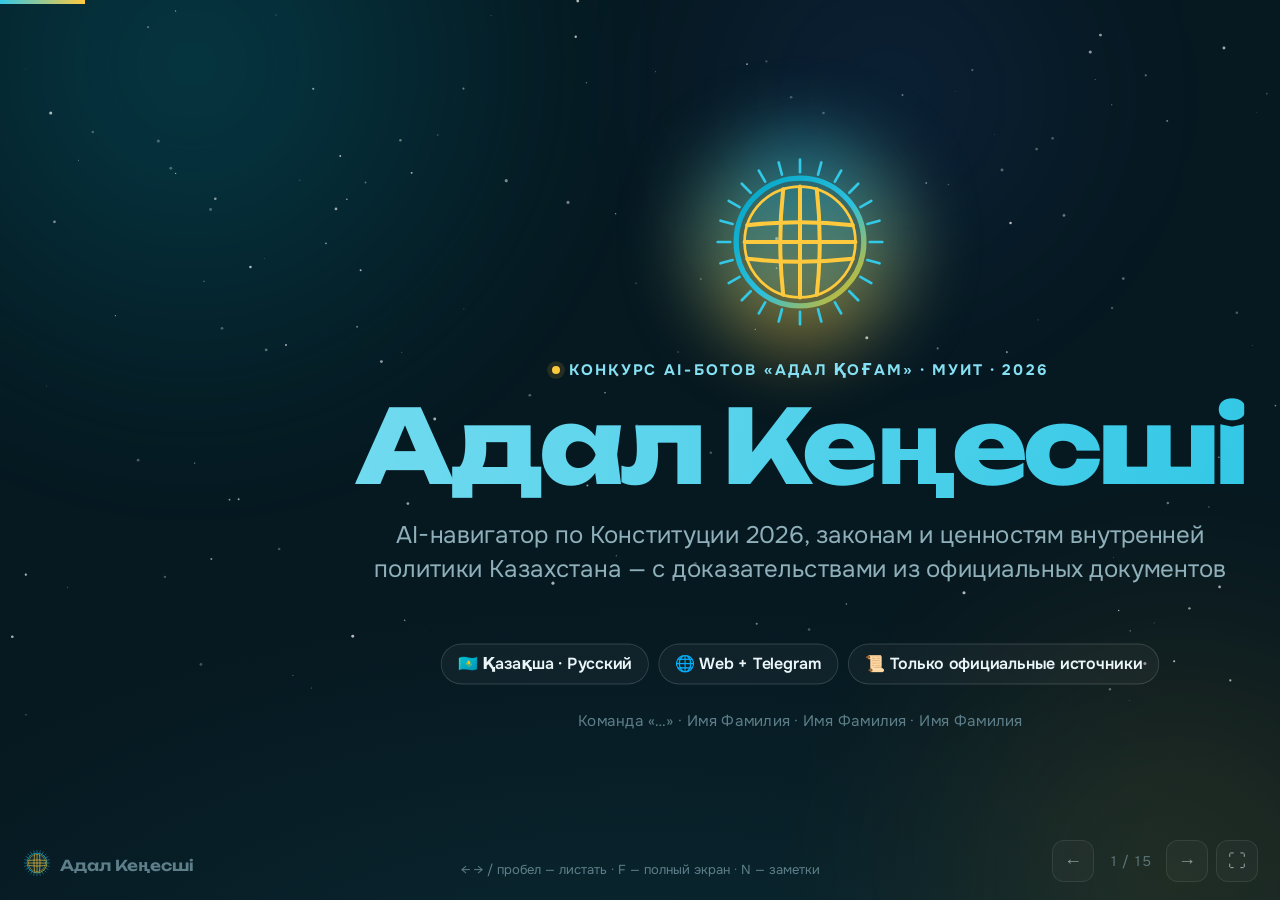
==== docs/index.html @ e3a38067 "Презентация проекта (docs/index.html) для GitHub Pages: 15 слайдов, скриншоты продукта, QR-коды, зам" ====
<!doctype html>
<html lang="ru">
<head>
<meta charset="utf-8">
<meta name="viewport" content="width=device-width, initial-scale=1, viewport-fit=cover">
<title>Адал Кеңесші — презентация проекта</title>
<meta name="description" content="AI-навигатор по Конституции РК 2026, законам и ценностям внутренней политики. Конкурс «Адал қоғам», МУИТ.">
<meta property="og:title" content="Адал Кеңесші — AI-навигатор по Конституции 2026">
<meta property="og:description" content="Честные ответы по официальным документам, со ссылкой на статью. Қазақша · Русский.">
<meta name="theme-color" content="#061820">
<link rel="preconnect" href="https://fonts.googleapis.com">
<link rel="preconnect" href="https://fonts.gstatic.com" crossorigin>
<link href="https://fonts.googleapis.com/css2?family=Unbounded:wght@400;600;800&family=Onest:wght@400;500;600;700&display=swap" rel="stylesheet">
<link rel="icon" href="data:image/svg+xml,%3Csvg xmlns='http://www.w3.org/2000/svg' viewBox='0 0 64 64'%3E%3Ccircle cx='32' cy='32' r='30' fill='%2300A3C4'/%3E%3Ccircle cx='32' cy='32' r='15' fill='none' stroke='%23F5B800' stroke-width='4'/%3E%3Cpath d='M24 19v26M32 17v30M40 19v26M19 24h26M17 32h30M19 40h26' stroke='%23F5B800' stroke-width='2.4'/%3E%3C/svg%3E">
<style>
/* Сцена 1600×900, масштабируется под любой экран. Тёмное «ночное небо над степью»,
   национальные цвета (Указ № 1081): небесно-бирюзовый и золотистый. */
@property --angle { syntax: "<angle>"; inherits: false; initial-value: 0deg; }
:root {
  --bg: #061820; --bg2: #0A2530; --card: rgba(16, 44, 56, .62); --card-solid: #0F2A35;
  --line: rgba(255, 255, 255, .09); --line2: rgba(255, 255, 255, .16);
  --text: #EAF5F8; --muted: #8FB0BA; --dim: #5E7F89;
  --sky: #33C8E6; --sky2: #84E0F2; --sky-soft: rgba(51, 200, 230, .12);
  --gold: #FFC93D; --gold2: #FFD978; --gold-soft: rgba(255, 201, 61, .13);
  --ok: #4CD493; --bad: #FF6B7D;
  --display: "Unbounded", "Onest", system-ui, sans-serif;
  --body: "Onest", system-ui, -apple-system, "Segoe UI", sans-serif;
  --ease: cubic-bezier(.2, .8, .2, 1); --spring: cubic-bezier(.34, 1.56, .64, 1);
  color-scheme: dark;
}
* { box-sizing: border-box; }
html, body { margin: 0; height: 100%; background: var(--bg); color: var(--text); font-family: var(--body); overflow: hidden; -webkit-font-smoothing: antialiased; }

/* ---------- фон ---------- */
.sky { position: fixed; inset: 0; overflow: hidden; background: radial-gradient(120% 90% at 50% 120%, #0B2A33 0%, var(--bg) 60%); }
.aurora { position: absolute; border-radius: 50%; filter: blur(80px); opacity: .9; }
.a1 { width: 70vmax; height: 70vmax; left: -20vmax; top: -30vmax; background: radial-gradient(circle, rgba(0, 200, 230, .22), transparent 65%); animation: d1 24s var(--ease) infinite alternate; }
.a2 { width: 60vmax; height: 60vmax; right: -22vmax; bottom: -28vmax; background: radial-gradient(circle, rgba(255, 190, 40, .15), transparent 65%); animation: d2 28s var(--ease) infinite alternate; }
.a3 { width: 45vmax; height: 45vmax; right: 8vmax; top: -15vmax; background: radial-gradient(circle, rgba(60, 110, 255, .14), transparent 65%); animation: d3 32s var(--ease) infinite alternate; }
@keyframes d1 { to { transform: translate(14vmax, 10vmax) scale(1.15); } }
@keyframes d2 { to { transform: translate(-12vmax, -8vmax) scale(1.2); } }
@keyframes d3 { to { transform: translate(-16vmax, 12vmax) scale(.9); } }
#stars { position: absolute; inset: 0; width: 100%; height: 100%; }

/* ---------- сцена и слайды ---------- */
.viewport { position: fixed; inset: 0; display: grid; place-items: center; }
.stage { width: 1600px; height: 900px; position: relative; transform-origin: center; flex: none; }
.slide { position: absolute; inset: 0; padding: 84px 104px 80px; display: flex; flex-direction: column; opacity: 0; visibility: hidden; transform: translateX(60px) scale(.985); transition: opacity .6s var(--ease), transform .7s var(--ease), visibility 0s .7s; }
.slide.active { opacity: 1; visibility: visible; transform: none; transition: opacity .6s var(--ease), transform .7s var(--ease); }
.slide.past { transform: translateX(-60px) scale(.985); }
.in { opacity: 0; }
.slide.active .in { animation: rise .8s var(--ease) both; animation-delay: calc(var(--d, 0) * 110ms + 120ms); }
@keyframes rise { from { opacity: 0; transform: translateY(26px); filter: blur(8px); } to { opacity: 1; transform: none; filter: none; } }

/* ---------- типографика ---------- */
.eyebrow { display: inline-flex; align-items: center; gap: 12px; font-size: 19px; font-weight: 700; letter-spacing: .14em; text-transform: uppercase; color: var(--sky2); }
.eyebrow::before { content: ""; width: 10px; height: 10px; border-radius: 50%; background: var(--gold); box-shadow: 0 0 0 6px var(--gold-soft); }
h1, h2 { font-family: var(--display); margin: 0; letter-spacing: -.03em; text-wrap: balance; }
h2 { font-size: 58px; font-weight: 800; line-height: 1.08; margin-top: 18px; }
.lead { font-size: 26px; line-height: 1.5; color: var(--muted); margin: 22px 0 0; max-width: 1080px; }
.grad { background: linear-gradient(100deg, var(--sky) 0%, var(--sky2) 44%, var(--gold) 50%, var(--sky2) 56%, var(--sky) 100%); background-size: 300% 100%; background-position: 100% 0; -webkit-background-clip: text; background-clip: text; color: transparent; animation: sheen 6s 1.5s var(--ease) infinite; }
@keyframes sheen { 0% { background-position: 100% 0; } 55%, 100% { background-position: 0 0; } }
.gold { color: var(--gold); }
.sky-t { color: var(--sky); }
b, strong { font-weight: 700; }

/* ---------- общие блоки ---------- */
.card { background: var(--card); border: 1px solid var(--line); border-radius: 26px; backdrop-filter: blur(16px); -webkit-backdrop-filter: blur(16px); }
.row { display: flex; gap: 28px; }
.grow { flex: 1; min-width: 0; }
.pill { display: inline-flex; align-items: center; gap: 10px; padding: 12px 20px; border-radius: 999px; border: 1px solid var(--line2); background: rgba(255, 255, 255, .04); font-size: 20px; font-weight: 600; }
.chips { display: flex; flex-wrap: wrap; gap: 12px; }

/* браузер и телефон */
.browser { border-radius: 22px; overflow: hidden; border: 1px solid var(--line2); background: #0B1F27; box-shadow: 0 40px 90px -30px rgba(0, 0, 0, .8), 0 0 0 1px rgba(255, 255, 255, .03); }
.browser .bar { height: 40px; display: flex; align-items: center; gap: 8px; padding: 0 16px; background: rgba(255, 255, 255, .04); border-bottom: 1px solid var(--line); }
.browser .bar i { display: block; width: 12px; height: 12px; border-radius: 50%; background: #FF6B7D; }
.browser .bar i:nth-child(2) { background: var(--gold); } .browser .bar i:nth-child(3) { background: var(--ok); }
.browser .bar span { margin-left: 14px; font-size: 14px; color: var(--dim); }
.browser img { display: block; width: 100%; max-height: 610px; object-fit: cover; object-position: center top; }
.phone { width: 300px; border-radius: 44px; padding: 12px; background: #0B1F27; border: 1px solid var(--line2); box-shadow: 0 40px 90px -30px rgba(0, 0, 0, .9); flex: none; }
.phone img { display: block; width: 100%; border-radius: 32px; }

/* ---------- шаңырақ ---------- */
.shanyrak { overflow: visible; }
.shanyrak .uyk { transform-origin: 50px 50px; animation: spin 70s linear infinite; }
.shanyrak .uyk line { stroke: var(--sky); stroke-width: 1.6; stroke-linecap: round; }
.shanyrak .ring { fill: none; stroke: url(#shg); stroke-width: 3.2; }
.shanyrak .ring-in { fill: none; stroke: var(--gold); stroke-width: 1.6; }
.shanyrak .core { fill: rgba(51, 200, 230, .10); }
.shanyrak .bars path { fill: none; stroke: var(--gold); stroke-width: 2.4; stroke-linecap: round; }
.slide.active .draw .ring, .slide.active .draw .ring-in, .slide.active .draw .bars path { stroke-dasharray: 260; stroke-dashoffset: 260; animation: draw 2s var(--ease) forwards; }
.slide.active .draw .bars path { animation-delay: .6s; }
@keyframes draw { to { stroke-dashoffset: 0; } }
@keyframes spin { to { transform: rotate(360deg); } }
.orb { position: relative; display: grid; place-items: center; }
.orb::before { content: ""; position: absolute; inset: -14%; border-radius: 50%; background: conic-gradient(from var(--angle), var(--sky), var(--gold), var(--sky)); filter: blur(46px); opacity: .5; animation: rot 9s linear infinite; }
@keyframes rot { to { --angle: 360deg; } }
.orb svg { position: relative; width: 100%; height: 100%; animation: float 6s ease-in-out infinite; }
@keyframes float { 50% { transform: translateY(-10px); } }

/* ---------- 1. Титул ---------- */
.s-title { justify-content: center; align-items: center; text-align: center; }
.s-title .orb { width: 210px; height: 210px; margin-bottom: 24px; }
.s-title h1 { font-size: 128px; font-weight: 800; line-height: 1; letter-spacing: -.045em; }
.s-title .sub { font-size: 30px; color: var(--muted); margin-top: 26px; max-width: 1100px; line-height: 1.45; }
.s-title .chips { justify-content: center; margin-top: 40px; }
.s-title .team { margin-top: 34px; font-size: 19px; color: var(--dim); letter-spacing: .02em; }

/* ---------- 2. Проблема ---------- */
.big-nums { display: flex; gap: 22px; margin-top: 46px; }
.big-num { flex: 1; padding: 30px 30px 26px; }
.big-num b { display: block; font: 800 82px/1 var(--display); letter-spacing: -.04em; color: var(--sky); font-variant-numeric: tabular-nums; }
.big-num span { display: block; margin-top: 12px; font-size: 22px; color: var(--muted); line-height: 1.35; }
.fake { margin-top: 30px; padding: 26px 30px; display: flex; gap: 26px; align-items: center; border-color: rgba(255, 107, 125, .35); background: rgba(255, 107, 125, .07); }
.fake .q { font-size: 23px; color: var(--muted); }
.fake .a { font-size: 25px; margin-top: 6px; text-decoration: line-through; text-decoration-color: var(--bad); text-decoration-thickness: 3px; }
.fake .x { margin-left: auto; flex: none; padding: 10px 18px; border-radius: 14px; background: var(--bad); color: #2B0008; font-weight: 800; font-size: 20px; }

/* ---------- 3. Решение ---------- */
.pillars { display: grid; grid-template-columns: repeat(4, 1fr); gap: 20px; margin-top: 52px; }
.pillar { padding: 30px 26px; display: flex; flex-direction: column; gap: 14px; }
.pillar .ic { width: 64px; height: 64px; border-radius: 20px; display: grid; place-items: center; font-size: 32px; background: var(--sky-soft); }
.pillar.g .ic { background: var(--gold-soft); }
.pillar h3 { margin: 0; font: 600 25px/1.25 var(--display); letter-spacing: -.01em; }
.pillar p { margin: 0; font-size: 19.5px; line-height: 1.45; color: var(--muted); }

/* ---------- скриншот-слайды ---------- */
.shot-layout { display: flex; gap: 52px; align-items: center; flex: 1; margin-top: 10px; min-height: 0; }
.shot-text { width: 500px; flex: none; display: flex; flex-direction: column; }
.shot-text h2 { font-size: 50px; }
.shot-text .lead { font-size: 23px; }
.shot-media { flex: 1; min-width: 0; position: relative; }
.points { list-style: none; padding: 0; margin: 30px 0 0; display: grid; gap: 16px; }
.points li { display: flex; gap: 14px; font-size: 21px; line-height: 1.4; color: var(--text); }
.points li::before { content: ""; flex: none; width: 10px; height: 10px; margin-top: 10px; border-radius: 3px; background: var(--gold); transform: rotate(45deg); }
.points li span { color: var(--muted); }
.callout { position: absolute; padding: 14px 18px; border-radius: 16px; font-size: 18px; font-weight: 600; background: var(--card-solid); border: 1px solid rgba(255, 201, 61, .5); box-shadow: 0 20px 40px -18px rgba(0, 0, 0, .9); max-width: 330px; line-height: 1.35; }
.callout small { display: block; font-weight: 500; color: var(--muted); font-size: 15px; margin-top: 4px; }
.verdicts { display: grid; grid-template-columns: 1fr 1fr; gap: 12px; margin-top: 28px; }
.vd { display: flex; align-items: center; gap: 12px; padding: 14px 16px; border-radius: 16px; font-size: 19px; font-weight: 700; border: 1px solid var(--line2); }
.vd i { width: 34px; height: 34px; border-radius: 50%; display: grid; place-items: center; font-style: normal; color: #062; flex: none; }
.vd.t { background: rgba(76, 212, 147, .1); } .vd.t i { background: var(--ok); color: #03301C; }
.vd.f { background: rgba(255, 107, 125, .1); } .vd.f i { background: var(--bad); color: #2B0008; }
.vd.p { background: var(--gold-soft); } .vd.p i { background: var(--gold); color: #2A1F00; }
.vd.u { background: rgba(255, 255, 255, .04); } .vd.u i { background: var(--muted); color: #0A1A20; }

/* ---------- 8. мультиканальность ---------- */
.multi { display: grid; grid-template-columns: 300px 1fr; gap: 46px; align-items: center; flex: 1; margin-top: 18px; }
.feat-grid { display: grid; grid-template-columns: 1fr 1fr; gap: 18px; }
.feat { padding: 24px; display: flex; gap: 18px; align-items: flex-start; }
.feat .ic { font-size: 30px; flex: none; width: 56px; height: 56px; border-radius: 18px; display: grid; place-items: center; background: var(--sky-soft); }
.feat h3 { margin: 0; font: 600 22px/1.25 var(--display); }
.feat p { margin: 6px 0 0; font-size: 18px; color: var(--muted); line-height: 1.4; }
.feat code { font-family: ui-monospace, Menlo, monospace; color: var(--gold2); font-size: 16px; }

/* ---------- 9. как работает ---------- */
.flow { display: grid; grid-template-columns: repeat(6, 1fr); gap: 0; margin-top: 64px; position: relative; }
.flow::before { content: ""; position: absolute; left: 7%; right: 7%; top: 58px; height: 3px; border-radius: 3px; background: linear-gradient(90deg, var(--sky), var(--gold)); transform-origin: left; transform: scaleX(0); }
.slide.active .flow::before { animation: grow 2.2s .4s var(--ease) forwards; }
@keyframes grow { to { transform: scaleX(1); } }
.node { display: flex; flex-direction: column; align-items: center; text-align: center; padding: 0 10px; position: relative; }
.node .dot { width: 116px; height: 116px; border-radius: 34px; display: grid; place-items: center; font-size: 46px; background: var(--card-solid); border: 1px solid var(--line2); box-shadow: 0 20px 40px -18px rgba(0, 0, 0, .8); position: relative; z-index: 1; }
.node.gold .dot { border-color: rgba(255, 201, 61, .55); box-shadow: 0 0 0 6px var(--gold-soft), 0 20px 40px -18px rgba(0, 0, 0, .8); }
.node h3 { margin: 22px 0 8px; font: 600 21px/1.25 var(--display); }
.node p { margin: 0; font-size: 17px; color: var(--muted); line-height: 1.4; }
.node .n { position: absolute; top: -12px; right: 22%; z-index: 2; width: 34px; height: 34px; border-radius: 50%; background: var(--gold); color: #2A1F00; font-weight: 800; font-size: 16px; display: grid; place-items: center; }
.flow-note { margin-top: 54px; display: flex; gap: 18px; }
.flow-note .card { flex: 1; padding: 22px 26px; font-size: 20px; line-height: 1.45; color: var(--muted); }
.flow-note b { color: var(--text); }

/* ---------- 10. база знаний ---------- */
.kb { display: grid; grid-template-columns: 1fr 1fr; gap: 24px; margin-top: 40px; }
.kb .card { padding: 30px 32px; }
.kb h3 { margin: 0 0 6px; font: 600 25px/1.3 var(--display); display: flex; justify-content: space-between; align-items: baseline; gap: 12px; }
.kb h3 small { font: 500 17px var(--body); color: var(--sky2); }
.kb ul { list-style: none; margin: 16px 0 0; padding: 0; display: grid; gap: 11px; }
.kb li { font-size: 19.5px; line-height: 1.35; display: flex; gap: 12px; color: var(--text); }
.kb li::before { content: "—"; color: var(--gold); flex: none; }
.kb-stats { display: flex; gap: 18px; margin-top: 30px; }
.kb-stat { flex: 1; padding: 20px 26px; display: flex; align-items: center; gap: 18px; }
.kb-stat b { font: 800 50px/1 var(--display); color: var(--gold); font-variant-numeric: tabular-nums; }
.kb-stat span { font-size: 19px; color: var(--muted); line-height: 1.3; }
.kb-stat.warn { border-color: rgba(255, 201, 61, .4); }
.kb-stat.warn b { font-size: 40px; }

/* ---------- 11. качество ---------- */
.metrics { display: grid; grid-template-columns: minmax(0, 1.3fr) repeat(3, minmax(0, 1fr)); gap: 20px; margin-top: 50px; }
.metric { padding: 34px 30px 30px; display: flex; flex-direction: column; justify-content: space-between; min-height: 300px; }
.metric b { display: block; font: 800 70px/1 var(--display); letter-spacing: -.05em; font-variant-numeric: tabular-nums; }
.metric.main b { font-size: 118px; }
.metric .num { font: inherit; color: inherit; margin: 0; }
.metric > span { font-size: 21px; color: var(--muted); line-height: 1.35; margin-top: 18px; }
.metric.main { background: linear-gradient(150deg, rgba(51, 200, 230, .18), rgba(255, 201, 61, .08)); border-color: rgba(51, 200, 230, .35); }
.metric .bar { height: 8px; border-radius: 8px; background: rgba(255, 255, 255, .07); margin-top: 22px; overflow: hidden; }
.metric .bar i { display: block; height: 100%; width: 0; border-radius: 8px; background: linear-gradient(90deg, var(--sky), var(--gold)); transition: width 1.6s var(--ease); }
.metric-foot { margin-top: 26px; display: flex; gap: 14px; flex-wrap: wrap; }

/* ---------- 12. безопасность ---------- */
.sec { display: grid; grid-template-columns: repeat(3, 1fr); gap: 20px; margin-top: 44px; }
.sec .card { padding: 28px; }
.sec .ic { font-size: 34px; }
.sec h3 { margin: 14px 0 8px; font: 600 23px/1.25 var(--display); }
.sec p { margin: 0; font-size: 18.5px; color: var(--muted); line-height: 1.45; }

/* ---------- 13. стек ---------- */
.stack { display: grid; grid-template-columns: repeat(3, 1fr); gap: 20px; margin-top: 46px; }
.stack .card { padding: 28px 30px; }
.stack .lbl { font-size: 16px; font-weight: 700; letter-spacing: .12em; text-transform: uppercase; color: var(--sky2); }
.stack .val { font: 600 26px/1.3 var(--display); margin-top: 10px; }
.stack .val small { display: block; font: 500 18px/1.4 var(--body); color: var(--muted); margin-top: 8px; }

/* ---------- 14. польза ---------- */
.impact { display: grid; grid-template-columns: repeat(4, 1fr); gap: 20px; margin-top: 46px; }
.impact .card { padding: 28px 24px; }
.impact .ic { font-size: 38px; }
.impact h3 { margin: 14px 0 10px; font: 600 23px/1.25 var(--display); }
.impact p { margin: 0; font-size: 18px; color: var(--muted); line-height: 1.45; }
.road { margin-top: 30px; padding: 24px 30px; display: flex; align-items: center; gap: 26px; }
.road .lbl { font: 600 20px var(--display); color: var(--gold); flex: none; }
.road .steps { display: flex; gap: 12px; flex-wrap: wrap; }

/* ---------- 15. финал ---------- */
.s-final { align-items: center; text-align: center; justify-content: center; }
.s-final h2 { font-size: 92px; }
.qrs { display: flex; gap: 40px; justify-content: center; margin-top: 50px; }
.qr { padding: 22px 22px 18px; display: flex; flex-direction: column; align-items: center; gap: 14px; width: 270px; }
.qr img { width: 220px; height: 220px; border-radius: 18px; background: #fff; padding: 8px; }
.qr b { font: 600 22px var(--display); }
.qr span { font-size: 15px; color: var(--muted); word-break: break-all; }
.thanks { margin-top: 46px; font: 600 30px var(--display); color: var(--muted); }

/* ---------- навигация ---------- */
.progress { position: fixed; left: 0; top: 0; height: 4px; background: linear-gradient(90deg, var(--sky), var(--gold)); transition: width .6s var(--ease); z-index: 10; }
.nav { position: fixed; right: 22px; bottom: 18px; display: flex; align-items: center; gap: 8px; z-index: 10; opacity: .55; transition: opacity .3s; }
.nav:hover { opacity: 1; }
.nav button { width: 42px; height: 42px; border-radius: 12px; border: 1px solid var(--line2); background: rgba(255, 255, 255, .05); color: var(--text); font-size: 18px; cursor: pointer; }
.nav button:hover { background: var(--sky-soft); }
.nav .count { font-size: 14px; color: var(--muted); min-width: 56px; text-align: center; font-variant-numeric: tabular-nums; }
.brand-mini { position: fixed; left: 24px; bottom: 20px; display: flex; align-items: center; gap: 10px; font: 600 15px var(--display); color: var(--dim); z-index: 10; }
.brand-mini svg { width: 26px; height: 26px; }
.notes { position: fixed; left: 50%; bottom: 76px; transform: translateX(-50%); width: min(900px, calc(100% - 40px)); padding: 18px 22px; border-radius: 18px; background: rgba(6, 24, 32, .94); border: 1px solid rgba(255, 201, 61, .45); font-size: 17px; line-height: 1.5; color: var(--text); z-index: 20; }
.notes b { color: var(--gold); display: block; font-size: 13px; letter-spacing: .1em; text-transform: uppercase; margin-bottom: 6px; }
.hint { position: fixed; left: 50%; bottom: 22px; transform: translateX(-50%); font-size: 13px; color: var(--dim); z-index: 10; transition: opacity 1s; }
@media (prefers-reduced-motion: reduce) { *, *::before, *::after { animation-duration: .01ms !important; animation-iteration-count: 1 !important; transition-duration: .01ms !important; } }
</style>
</head>
<body>
<svg width="0" height="0" style="position:absolute" aria-hidden="true"><defs>
  <linearGradient id="shg" x1="0" y1="0" x2="1" y2="1"><stop offset="0" stop-color="#00A3C4"/><stop offset=".55" stop-color="#2BC0DE"/><stop offset="1" stop-color="#F5B800"/></linearGradient>
</defs></svg>

<div class="sky" aria-hidden="true"><div class="aurora a1"></div><div class="aurora a2"></div><div class="aurora a3"></div><canvas id="stars"></canvas></div>
<div class="progress" id="progress"></div>

<div class="viewport"><div class="stage" id="stage">

  <!-- 1 -->
  <section class="slide s-title" data-notes="Добрый день! Мы — команда … Представляем «Адал Кеңесші» — «Честный советник». Это AI-навигатор по новой Конституции, законам и ценностям внутренней политики. Главное: он отвечает только по официальным документам и всегда показывает, где это написано.">
    <div class="orb in" style="--d:0"><span class="shanyrak-slot" data-draw="1"></span></div>
    <p class="eyebrow in" style="--d:2">Конкурс AI-ботов «Адал қоғам» · МУИТ · 2026</p>
    <h1 class="in" style="--d:3"><span class="grad">Адал Кеңесші</span></h1>
    <p class="sub in" style="--d:4">AI-навигатор по Конституции 2026, законам и ценностям внутренней политики Казахстана — с доказательствами из официальных документов</p>
    <div class="chips in" style="--d:5">
      <span class="pill">🇰🇿 Қазақша · Русский</span><span class="pill">🌐 Web + Telegram</span><span class="pill">📜 Только официальные источники</span>
    </div>
    <p class="team in" style="--d:6">Команда «…» · Имя Фамилия · Имя Фамилия · Имя Фамилия</p>
  </section>

  <!-- 2 -->
  <section class="slide" data-notes="1 июля 2026 года вступила в силу новая Конституция. Плюс Указ о ценностях внутренней политики, Послания, антикоррупционные законы — сотни страниц. Где искать ответ? Обычные AI-чаты уверенно выдумывают: например, «статья 99», хотя в Конституции 96 статей. В теме честности это недопустимо.">
    <p class="eyebrow in" style="--d:0">Проблема</p>
    <h2 class="in" style="--d:1">Новая Конституция действует <span class="gold">с 1 июля 2026</span>.<br>Найти в ней ответ — сложно.</h2>
    <div class="big-nums">
      <div class="card big-num in" style="--d:2"><b data-count="96">96</b><span>статей новой Конституции + преамбула</span></div>
      <div class="card big-num in" style="--d:3"><b data-count="23">23</b><span>ключевых документа: законы, указы, Послания</span></div>
      <div class="card big-num in" style="--d:4"><b data-count="2">2</b><span>языка, на которых нужны ответы: қазақша и русский</span></div>
    </div>
    <div class="card fake in" style="--d:5">
      <div><div class="q">Типичный AI-чат на вопрос о Конституции:</div><div class="a">«Согласно статье 99 Конституции РК…»</div></div>
      <span class="x">В Конституции 96 статей ✕</span>
    </div>
  </section>

  <!-- 3 -->
  <section class="slide" data-notes="Наше решение — бот, который сначала находит нужные статьи в официальных текстах, а потом отвечает только по ним. Четыре принципа.">
    <p class="eyebrow in" style="--d:0">Решение</p>
    <h2 class="in" style="--d:1">Отвечает только по официальным текстам<br><span class="grad">и показывает, где это написано</span></h2>
    <div class="pillars">
      <div class="card pillar g in" style="--d:2"><div class="ic">📜</div><h3>Конституция по статьям</h3><p>Если понятие закреплено в Конституции 2026 — бот обязательно указывает статью или преамбулу</p></div>
      <div class="card pillar in" style="--d:3"><div class="ic">❝</div><h3>Цитата-доказательство</h3><p>Каждая ссылка [n] — точная фраза из документа и переход на akorda.kz / adilet.zan.kz прямо к ней</p></div>
      <div class="card pillar in" style="--d:4"><div class="ic">🛡️</div><h3>Честное «нет данных»</h3><p>Если подтверждения нет — бот так и говорит, а не выдумывает (п. 4.9 Положения)</p></div>
      <div class="card pillar g in" style="--d:5"><div class="ic">🇰🇿</div><h3>Қазақша и русский</h3><p>Понимает вопрос даже без казахских букв и латиницей, отвечает на языке вопроса</p></div>
    </div>
  </section>

  <!-- 4 -->
  <section class="slide" data-notes="Так выглядит продукт. Современный интерфейс в национальных цветах — бирюза и золото из Указа № 1081, символ — шаңырақ. Три режима: вопрос, моя ситуация, проверка факта. Работает на телефоне.">
    <p class="eyebrow in" style="--d:0">Продукт</p>
    <div class="shot-layout">
      <div class="shot-text">
        <h2 class="in" style="--d:1">Шаңырақ —<br><span class="grad">сердце бота</span></h2>
        <p class="lead in" style="--d:2">Национальный символ единства (Указ № 1081) оживает: вращается, пока бот ищет, и пульсирует, пока пишет ответ.</p>
        <ul class="points">
          <li class="in" style="--d:3"><div>Три режима <span>— Вопрос · Моя ситуация · Проверка факта</span></div></li>
          <li class="in" style="--d:4"><div>Шаги поиска на экране <span>— видно, как работает RAG</span></div></li>
          <li class="in" style="--d:5"><div>Голос, озвучка, тёмная тема, мобильная версия</div></li>
        </ul>
      </div>
      <div class="shot-media row" style="align-items:flex-end;gap:24px">
        <div class="browser grow in" style="--d:3"><div class="bar"><i></i><i></i><i></i><span>adal-kenesshi · Чат</span></div><img src="img/home.webp" alt="Главная страница Адал Кеңесші"></div>
        <div class="phone in" style="--d:5;width:210px;border-radius:34px;padding:9px"><img src="img/mobile-home.webp" alt="Мобильная версия" style="border-radius:26px"></div>
      </div>
    </div>
  </section>

  <!-- 5 -->
  <section class="slide" data-notes="Пример: «Что такое Закон и Порядок и закреплён ли он в Конституции?». Бот находит Указ, выступления, закон о профилактике — и золотой печатью показывает: преамбула и статья 3 Конституции. Каждый номер кликабелен — открывается точная цитата.">
    <p class="eyebrow in" style="--d:0">Ответ с доказательствами</p>
    <div class="shot-layout">
      <div class="shot-text">
        <h2 class="in" style="--d:1">Каждое утверждение — <span class="gold">со ссылкой</span></h2>
        <p class="lead in" style="--d:2">«Что такое «Закон и Порядок» и закреплён ли он в Конституции?»</p>
        <ul class="points">
          <li class="in" style="--d:3"><div>📜 Золотая печать <span>— преамбула и ст. 3 Конституции 2026</span></div></li>
          <li class="in" style="--d:4"><div>❝ Цитата-доказательство <span>к каждому источнику</span></div></li>
          <li class="in" style="--d:5"><div>Переход на первоисточник <span>сразу к нужной фразе</span></div></li>
        </ul>
      </div>
      <div class="shot-media in" style="--d:3">
        <div class="browser"><div class="bar"><i></i><i></i><i></i><span>Ответ · 7 источников · 5.1 с</span></div><img src="img/answer-crop.webp" alt="Ответ с печатью Конституции" style="object-position:center 55%"></div>
              </div>
    </div>
  </section>

  <!-- 6 -->
  <section class="slide" data-notes="Режим «Моя ситуация». Человек пишет бытовыми словами: «сотрудник намекает, что справку выдадут быстрее за деньги». Бот переводит это на язык закона, находит статьи 24, 24-1, 24-3 Закона о противодействии коррупции и даёт план: что говорят нормы, что делать, куда обратиться, какие права и защита. Он никого не обвиняет — это информационная помощь.">
    <p class="eyebrow in" style="--d:0">Режим «Моя ситуация»</p>
    <div class="shot-layout">
      <div class="shot-text">
        <h2 class="in" style="--d:1">«Просят взятку.<br><span class="grad">Что делать?»</span></h2>
        <p class="lead in" style="--d:2">Бот переводит бытовой рассказ на язык закона и даёт понятный план.</p>
        <ul class="points">
          <li class="in" style="--d:3"><div>Нормы <span>— ст. 24, 24-1, 24-3 Закона «О противодействии коррупции»</span></div></li>
          <li class="in" style="--d:4"><div>Шаги и каналы <span>— call-центр 1424, E-Otinish</span></div></li>
          <li class="in" style="--d:5"><div>Права <span>— конфиденциальность, защита 3 года</span></div></li>
          <li class="in" style="--d:6"><div>Без обвинений <span>— информационная помощь, не заключение</span></div></li>
        </ul>
      </div>
      <div class="shot-media in" style="--d:3"><div class="browser"><div class="bar"><i></i><i></i><i></i><span>🧭 Моя ситуация</span></div><img src="img/situation-crop.webp" alt="Режим Моя ситуация" style="object-position:center 70%"></div></div>
    </div>
  </section>

  <!-- 7 -->
  <section class="slide" data-notes="Режим «Проверка факта» — против фейков. Вставляем: «По новой Конституции Президент избирается на 5 лет и может переизбираться». Вердикт — не соответствует: статья 43 — семь лет, один раз. Если данных нет — бот честно говорит «нет данных», а не «ложь».">
    <p class="eyebrow in" style="--d:0">Режим «Проверка факта»</p>
    <div class="shot-layout">
      <div class="shot-text">
        <h2 class="in" style="--d:1">Фейк или правда — <span class="gold">по документам</span></h2>
        <p class="lead in" style="--d:2">«По новой Конституции Президент избирается на 5 лет и может переизбираться»</p>
        <div class="verdicts in" style="--d:3">
          <div class="vd t"><i>✓</i>Подтверждается</div><div class="vd f"><i>✕</i>Не соответствует</div>
          <div class="vd p"><i>≈</i>Частично верно</div><div class="vd u"><i>?</i>Нет данных</div>
        </div>
        <p class="lead in" style="--d:4;font-size:20px">Противодействие фейкам — приоритет информационной политики в Указе № 1081.</p>
      </div>
      <div class="shot-media in" style="--d:3">
        <div class="browser"><div class="bar"><i></i><i></i><i></i><span>🔎 Проверка факта</span></div><img src="img/factcheck-crop.webp" alt="Проверка факта"></div>
        <div class="callout in" style="--d:7;right:-24px;top:-34px;border-color:rgba(255,107,125,.6)">✕ Ст. 43: семь лет, только один раз<small>бот опроверг цитатой из Конституции</small></div>
      </div>
    </div>
  </section>

  <!-- 8 -->
  <section class="slide" data-notes="Бот доступен везде: сайт и Telegram. Казахский — полноценный. Есть справочник из 9 ценностей с отметкой, закреплены ли они в Конституции, квиз с таблицей лидеров, голосовой ввод, аналитика для организаторов.">
    <p class="eyebrow in" style="--d:0">Для каждого</p>
    <div class="multi">
      <div class="phone in" style="--d:1"><img src="img/mobile-kk.webp" alt="Ответ на казахском"></div>
      <div>
        <h2 class="in" style="--d:1;font-size:52px;margin-top:0">Қазақша, на телефоне,<br><span class="grad">в Telegram</span></h2>
        <div class="feat-grid" style="margin-top:34px">
          <div class="card feat in" style="--d:2"><div class="ic">🤖</div><div><h3>Telegram-бот</h3><p>Ответ печатается «вживую», <code>/situation</code>, <code>/check</code>, <code>/quiz</code></p></div></div>
          <div class="card feat in" style="--d:3"><div class="ic">🎙️</div><div><h3>Голос</h3><p>Голосовой ввод ru-RU / kk-KZ и озвучка ответа</p></div></div>
          <div class="card feat in" style="--d:4"><div class="ic">🎮</div><div><h3>Квиз «Адал азамат»</h3><p>17 вопросов, проверка на сервере, таблица лидеров</p></div></div>
          <div class="card feat in" style="--d:5"><div class="ic">📊</div><div><h3>Аналитика</h3><p>Какие вопросы задают и на что нет ответа — для «Адал қоғам»</p></div></div>
        </div>
      </div>
    </div>
  </section>

  <!-- 9 -->
  <section class="slide" data-notes="Как это работает. Вопрос проверяется, при необходимости переформулируется. Гибридный поиск: смысловой — модель e5, понимает казахский — и по ключевым словам BM25. Отдельно проверяем Конституцию. Если ничего похожего нет — честный отказ без вызова нейросети. Claude пишет ответ только по найденным фрагментам, а сервер проверяет ссылки и подбирает цитаты.">
    <p class="eyebrow in" style="--d:0">Как это работает</p>
    <h2 class="in" style="--d:1">RAG: сначала <span class="sky-t">найти</span>, потом <span class="gold">ответить</span></h2>
    <div class="flow">
      <div class="node in" style="--d:2"><span class="n">1</span><div class="dot">💬</div><h3>Вопрос</h3><p>валидация, язык, режим, лимиты</p></div>
      <div class="node in" style="--d:3"><span class="n">2</span><div class="dot">🔍</div><h3>Гибридный поиск</h3><p>смысл (e5) + слова (BM25) → RRF</p></div>
      <div class="node gold in" style="--d:4"><span class="n">3</span><div class="dot">📜</div><h3>Конституция</h3><p>отдельно ищем статьи 2026 года</p></div>
      <div class="node in" style="--d:5"><span class="n">4</span><div class="dot">🛡️</div><h3>Порог</h3><p>нет похожего — честный отказ</p></div>
      <div class="node gold in" style="--d:6"><span class="n">5</span><div class="dot">✨</div><h3>Claude</h3><p>отвечает только по фрагментам, с [n]</p></div>
      <div class="node in" style="--d:7"><span class="n">6</span><div class="dot">❝</div><h3>Проверка</h3><p>цитаты, печать, вердикт, журнал</p></div>
    </div>
    <div class="flow-note">
      <div class="card in" style="--d:8"><b>Межъязыковой поиск:</b> вопрос на казахском находит русский текст и наоборот</div>
      <div class="card in" style="--d:9"><b>Законы и Конституция — по статьям:</b> ответ ссылается на конкретную статью</div>
    </div>
  </section>

  <!-- 10 -->
  <section class="slide" data-notes="База знаний — 23 официальных документа на двух языках, 2645 фрагментов. Конституция и основы политики — с akorda.kz, законы — из «Әділет» Минюста в действующей редакции. Важная деталь: скрипт сам отсеивает утратившие силу акты — например, закон о госслужбе 2015 года утратил силу в мае 2026, и бот взял новый.">
    <p class="eyebrow in" style="--d:0">База знаний</p>
    <h2 class="in" style="--d:1">Только официальные документы, <span class="gold">только действующие</span></h2>
    <div class="kb">
      <div class="card in" style="--d:2"><h3>Основы внутренней политики <small>akorda.kz</small></h3><ul>
        <li>Конституция РК 2026 — 96 статей и преамбула</li><li>Указ № 1081 о принципах и ценностях внутренней политики</li>
        <li>Послания народу Казахстана 2019–2025</li><li>Выступления Главы государства 2023–2026</li></ul></div>
      <div class="card in" style="--d:3"><h3>Законы и антикоррупция <small>adilet.zan.kz</small></h3><ul>
        <li>«О противодействии коррупции» · Концепция 2022–2026</li><li>«Об общественном контроле» · «О доступе к информации»</li>
        <li>«О профилактике правонарушений» (2025)</li><li>«О государственной службе» (2026) · Этический кодекс</li></ul></div>
    </div>
    <div class="kb-stats">
      <div class="card kb-stat in" style="--d:4"><b data-count="23">23</b><span>документа<br>на 2 языках</span></div>
      <div class="card kb-stat in" style="--d:5"><b data-count="2645">2645</b><span>фрагментов<br>в поисковом индексе</span></div>
      <div class="card kb-stat warn in" style="--d:6"><b>⚠️</b><span><b style="font:600 19px var(--body);color:var(--text)">Закон о госслужбе 2015 утратил силу</b><br>скрипт сам отсеял его и взял закон 2026 года</span></div>
    </div>
  </section>

  <!-- 11 -->
  <section class="slide" data-notes="Мы не просто говорим, что бот точный — мы измерили. 47 контрольных вопросов по всем темам и режимам, на двух языках, плюс ловушки. 98% пройдено. На ловушках, проверке фактов и казахском — 100%. Отчёт лежит в репозитории, его можно перезапустить одной командой.">
    <p class="eyebrow in" style="--d:0">Качество — измерено</p>
    <h2 class="in" style="--d:1">47 контрольных вопросов.<br><span class="grad">Результаты:</span></h2>
    <div class="metrics">
      <div class="card metric main in" style="--d:2"><div><b><span class="num" data-count="98">98</span>%</b></div><span>вопросов пройдено — ответ со ссылкой на нужный документ</span><div class="bar"><i data-w="98"></i></div></div>
      <div class="card metric in" style="--d:3"><b class="gold"><span class="num" data-count="100">100</span>%</b><span>отказов на вопросы-ловушки — без выдумок</span><div class="bar"><i data-w="100"></i></div></div>
      <div class="card metric in" style="--d:4"><b class="sky-t"><span class="num" data-count="100">100</span>%</b><span>верных вердиктов проверки фактов</span><div class="bar"><i data-w="100"></i></div></div>
      <div class="card metric in" style="--d:5"><b class="gold"><span class="num" data-count="100">100</span>%</b><span>вопросов на казахском пройдено</span><div class="bar"><i data-w="100"></i></div></div>
    </div>
    <div class="metric-foot in" style="--d:6"><span class="pill">⏱ ≈ 4,6 с на ответ</span><span class="pill">🧪 46 автотестов</span><span class="pill">📄 отчёт: docs/EVALUATION.md</span></div>
  </section>

  <!-- 12 -->
  <section class="slide" data-notes="Безопасность и надёжность: защита от выдумок в два слоя, защита от prompt injection, очистка HTML, лимиты, защита бюджета. Персональные данные не храним — только хэш. Ключи — только в .env.">
    <p class="eyebrow in" style="--d:0">Безопасность и надёжность</p>
    <h2 class="in" style="--d:1">Доверять можно — <span class="gold">и это проверяемо</span></h2>
    <div class="sec">
      <div class="card in" style="--d:2"><div class="ic">🛡️</div><h3>Двойная защита от выдумок</h3><p>Порог релевантности + маркер «нет данных»; сервер убирает 📜, если статьи нет</p></div>
      <div class="card in" style="--d:3"><div class="ic">🧱</div><h3>Prompt injection</h3><p>Документы и ввод — данные, а не команды; попытки пишутся в журнал</p></div>
      <div class="card in" style="--d:4"><div class="ic">🔒</div><h3>Персональные данные</h3><p>IP и Telegram ID не храним — только солёный SHA-256 (Закон РК о ПД)</p></div>
      <div class="card in" style="--d:5"><div class="ic">🧼</div><h3>Веб-защита</h3><p>CSP, DOMPurify, X-Frame-Options, валидация Pydantic</p></div>
      <div class="card in" style="--d:6"><div class="ic">⏱️</div><h3>Лимиты</h3><p>Rate-limit без обхода через заголовки, дневной лимит бюджета LLM</p></div>
      <div class="card in" style="--d:7"><div class="ic">🔑</div><h3>Секреты</h3><p>Ключи только в .env, вне репозитория; админка по токену</p></div>
    </div>
  </section>

  <!-- 13 -->
  <section class="slide" data-notes="Технологии: Python и FastAPI, нейросеть Claude от Anthropic, локальная мультиязычная модель поиска e5 — бесплатно и без передачи данных, SQLite, интерфейс без фреймворков, aiogram для Telegram, Docker и тесты.">
    <p class="eyebrow in" style="--d:0">Технологии</p>
    <h2 class="in" style="--d:1">Простая архитектура, <span class="grad">которую мы можем объяснить</span></h2>
    <div class="stack">
      <div class="card in" style="--d:2"><div class="lbl">LLM</div><div class="val">Claude (Anthropic)<small>Haiku 5.5 / Opus 5.5, потоковые ответы</small></div></div>
      <div class="card in" style="--d:3"><div class="lbl">Поиск</div><div class="val">multilingual-e5 + BM25<small>локально, понимает казахский, RRF-слияние</small></div></div>
      <div class="card in" style="--d:4"><div class="lbl">Backend</div><div class="val">Python 3.12 · FastAPI<small>SSE-стриминг, SQLite, Pydantic</small></div></div>
      <div class="card in" style="--d:5"><div class="lbl">Frontend</div><div class="val">HTML · CSS · JS<small>без фреймворков, marked + DOMPurify, Web Speech API</small></div></div>
      <div class="card in" style="--d:6"><div class="lbl">Telegram</div><div class="val">aiogram 3<small>тот же API, что и сайт</small></div></div>
      <div class="card in" style="--d:7"><div class="lbl">Качество</div><div class="val">pytest · Docker<small>46 тестов + оценка на 47 вопросах</small></div></div>
    </div>
  </section>

  <!-- 14 -->
  <section class="slide" data-notes="Кому это полезно: гражданам — понять свои права и куда обратиться; школам и вузам — изучать Конституцию и ценности; госслужащим — этика и антикоррупционные ограничения; Центру «Адал қоғам» — аналитика того, что людям непонятно. Дальше: интеграция с eGov и 1414, новые законы, голос в Telegram.">
    <p class="eyebrow in" style="--d:0">Польза для общества</p>
    <h2 class="in" style="--d:1">Адал қоғам начинается с <span class="gold">честной информации</span></h2>
    <div class="impact">
      <div class="card in" style="--d:2"><div class="ic">👨‍👩‍👧</div><h3>Граждане</h3><p>Понять свои права, что делать при нарушении и куда обратиться</p></div>
      <div class="card in" style="--d:3"><div class="ic">🎓</div><h3>Школы и вузы</h3><p>Изучать Конституцию и ценности через диалог и квиз</p></div>
      <div class="card in" style="--d:4"><div class="ic">🏛️</div><h3>Госслужащие</h3><p>Этический кодекс, ограничения, конфликт интересов</p></div>
      <div class="card in" style="--d:5"><div class="ic">📊</div><h3>«Адал қоғам»</h3><p>Аналитика: какие темы людям непонятны — и где нужна разъяснительная работа</p></div>
    </div>
    <div class="card road in" style="--d:6"><span class="lbl">Дальше →</span><div class="steps">
      <span class="pill">Интеграция с eGov / 1414</span><span class="pill">Новые законы автоматически</span><span class="pill">Голос в Telegram</span><span class="pill">Школьный режим</span></div></div>
  </section>

  <!-- 15 -->
  <section class="slide s-final" data-notes="Попробуйте прямо сейчас — наведите камеру на QR-код и задайте боту свой вопрос. Спасибо! Готовы ответить на вопросы.">
    <p class="eyebrow in" style="--d:0">Попробуйте прямо сейчас</p>
    <h2 class="in" style="--d:1"><span class="grad">Задайте свой вопрос</span></h2>
    <div class="qrs">
      <div class="card qr in" style="--d:2"><img src="qr-site.png" alt="QR сайта"><b>🌐 Сайт</b><span>lushly-mongrel-spoof.ngrok-free.dev</span></div>
      <div class="card qr in" style="--d:3"><img src="qr-telegram.png" alt="QR Telegram"><b>🤖 Telegram</b><span>@adal_kenesshi_bot</span></div>
      <div class="card qr in" style="--d:4"><img src="qr-github.png" alt="QR GitHub"><b>💻 GitHub</b><span>github.com/miras05/adal-kenesshi</span></div>
    </div>
    <p class="thanks in" style="--d:5">Рақмет! · Спасибо!</p>
  </section>

</div></div>

<div class="brand-mini"><span class="shanyrak-slot"></span>Адал Кеңесші</div>
<div class="nav"><button id="prev" aria-label="Назад">←</button><span class="count" id="count">1 / 15</span><button id="next" aria-label="Вперёд">→</button><button id="fs" aria-label="Полный экран">⛶</button></div>
<div class="hint" id="hint">← → / пробел — листать · F — полный экран · N — заметки</div>
<div class="notes" id="notes" hidden></div>

<script>
"use strict";
// Шаңырақ — тот же символ, что в интерфейсе бота
function shanyrak(draw) {
  const uyk = Array.from({ length: 24 }, (_, i) => {
    const a = (i * 15 * Math.PI) / 180, p = (r) => [(50 + Math.cos(a) * r).toFixed(2), (50 + Math.sin(a) * r).toFixed(2)];
    const [x1, y1] = p(41.5), [x2, y2] = p(49);
    return `<line x1="${x1}" y1="${y1}" x2="${x2}" y2="${y2}"/>`;
  }).join("");
  return `<svg class="shanyrak${draw ? " draw" : ""}" viewBox="0 0 100 100" aria-hidden="true"><g class="uyk">${uyk}</g>
    <circle class="core" cx="50" cy="50" r="33"/><circle class="ring" cx="50" cy="50" r="38"/><circle class="ring-in" cx="50" cy="50" r="33"/>
    <g class="bars"><path d="M40 18.6Q36.5 50 40 81.4"/><path d="M50 17V83"/><path d="M60 18.6Q63.5 50 60 81.4"/>
    <path d="M18.6 40Q50 36.5 81.4 40"/><path d="M17 50H83"/><path d="M18.6 60Q50 63.5 81.4 60"/></g></svg>`;
}
document.querySelectorAll(".shanyrak-slot").forEach((el) => { el.innerHTML = shanyrak(el.dataset.draw); });

// Масштабирование сцены 1600×900 под экран
const stage = document.getElementById("stage");
function fit() { const s = Math.min(innerWidth / 1600, innerHeight / 900); stage.style.transform = `scale(${s})`; }
addEventListener("resize", fit); fit();

// Звёзды
const cv = document.getElementById("stars"), cx = cv.getContext("2d");
let stars = [];
function initStars() {
  cv.width = innerWidth * devicePixelRatio; cv.height = innerHeight * devicePixelRatio;
  stars = Array.from({ length: 140 }, () => ({ x: Math.random() * cv.width, y: Math.random() * cv.height * .8, r: Math.random() * 1.3 + .3, p: Math.random() * 6.28 }));
}
function drawStars(t) {
  cx.clearRect(0, 0, cv.width, cv.height);
  for (const s of stars) { cx.globalAlpha = .25 + .45 * (1 + Math.sin(t / 1400 + s.p)) / 2; cx.beginPath(); cx.arc(s.x, s.y, s.r * devicePixelRatio, 0, 7); cx.fillStyle = "#fff"; cx.fill(); }
  requestAnimationFrame(drawStars);
}
addEventListener("resize", initStars); initStars(); requestAnimationFrame(drawStars);

// Навигация
const slides = [...document.querySelectorAll(".slide")];
const count = document.getElementById("count"), progress = document.getElementById("progress"), notes = document.getElementById("notes");
let cur = Math.max(0, Math.min(slides.length - 1, (parseInt(location.hash.slice(1), 10) || 1) - 1));
function countUp(el) {
  const end = +el.dataset.count, t0 = performance.now();
  const tick = (now) => { const p = Math.min(1, (now - t0) / 1300); el.textContent = Math.round(end * (1 - Math.pow(1 - p, 3))); if (p < 1) requestAnimationFrame(tick); };
  el.textContent = "0"; setTimeout(() => requestAnimationFrame(tick), 450);
}
function show(i) {
  cur = Math.max(0, Math.min(slides.length - 1, i));
  slides.forEach((s, k) => { s.classList.toggle("active", k === cur); s.classList.toggle("past", k < cur); });
  const s = slides[cur];
  s.querySelectorAll("[data-count]").forEach(countUp);
  s.querySelectorAll(".metric .bar i").forEach((b) => { b.style.width = "0"; setTimeout(() => { b.style.width = b.dataset.w + "%"; }, 600); });
  count.textContent = `${cur + 1} / ${slides.length}`;
  progress.style.width = `${((cur + 1) / slides.length) * 100}%`;
  notes.innerHTML = `<b>Заметки докладчика · слайд ${cur + 1}</b>${s.dataset.notes || ""}`;
  history.replaceState(null, "", `#${cur + 1}`);
}
const next = () => show(cur + 1), prev = () => show(cur - 1);
document.getElementById("next").onclick = next;
document.getElementById("prev").onclick = prev;
document.getElementById("fs").onclick = () => (document.fullscreenElement ? document.exitFullscreen() : document.documentElement.requestFullscreen?.());
addEventListener("keydown", (e) => {
  if (["ArrowRight", "PageDown", " ", "Enter"].includes(e.key)) { e.preventDefault(); next(); }
  else if (["ArrowLeft", "PageUp", "Backspace"].includes(e.key)) { e.preventDefault(); prev(); }
  else if (e.key === "Home") show(0); else if (e.key === "End") show(slides.length - 1);
  else if (e.key.toLowerCase() === "f" || e.key.toLowerCase() === "а") document.getElementById("fs").click();
  else if (e.key.toLowerCase() === "n" || e.key.toLowerCase() === "т") notes.hidden = !notes.hidden;
});
let tx = null;
addEventListener("touchstart", (e) => { tx = e.touches[0].clientX; }, { passive: true });
addEventListener("touchend", (e) => { if (tx === null) return; const dx = e.changedTouches[0].clientX - tx; if (Math.abs(dx) > 50) (dx < 0 ? next : prev)(); tx = null; });
setTimeout(() => { document.getElementById("hint").style.opacity = 0; }, 6000);
show(cur);
</script>
</body>
</html>
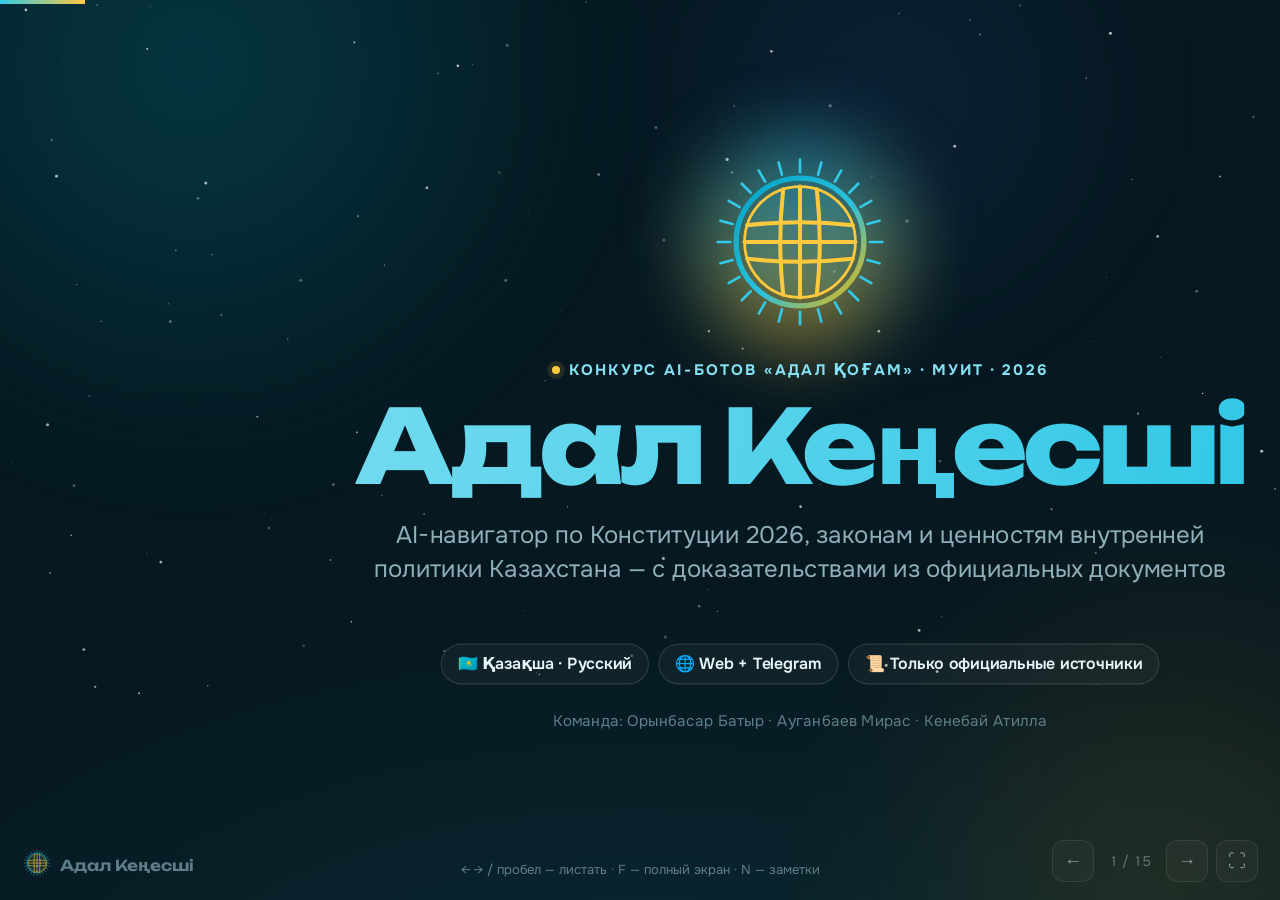
==== commit 5fbf0327: "Имена команды в презентации и README Co-Authored-By: Claude Opus 5.5 <noreply@anthropic.com>" ====
--- a/docs/index.html
+++ b/docs/index.html
@@ -256,7 +256,7 @@
 <div class="viewport"><div class="stage" id="stage">
 
   <!-- 1 -->
-  <section class="slide s-title" data-notes="Добрый день! Мы — команда … Представляем «Адал Кеңесші» — «Честный советник». Это AI-навигатор по новой Конституции, законам и ценностям внутренней политики. Главное: он отвечает только по официальным документам и всегда показывает, где это написано.">
+  <section class="slide s-title" data-notes="Добрый день! Мы — Батыр, Мирас и Атилла. Представляем «Адал Кеңесші» — «Честный советник». Это AI-навигатор по новой Конституции, законам и ценностям внутренней политики. Главное: он отвечает только по официальным документам и всегда показывает, где это написано.">
     <div class="orb in" style="--d:0"><span class="shanyrak-slot" data-draw="1"></span></div>
     <p class="eyebrow in" style="--d:2">Конкурс AI-ботов «Адал қоғам» · МУИТ · 2026</p>
     <h1 class="in" style="--d:3"><span class="grad">Адал Кеңесші</span></h1>
@@ -264,7 +264,7 @@
     <div class="chips in" style="--d:5">
       <span class="pill">🇰🇿 Қазақша · Русский</span><span class="pill">🌐 Web + Telegram</span><span class="pill">📜 Только официальные источники</span>
     </div>
-    <p class="team in" style="--d:6">Команда «…» · Имя Фамилия · Имя Фамилия · Имя Фамилия</p>
+    <p class="team in" style="--d:6">Команда: Орынбасар Батыр · Ауганбаев Мирас · Кенебай Атилла</p>
   </section>
 
   <!-- 2 -->
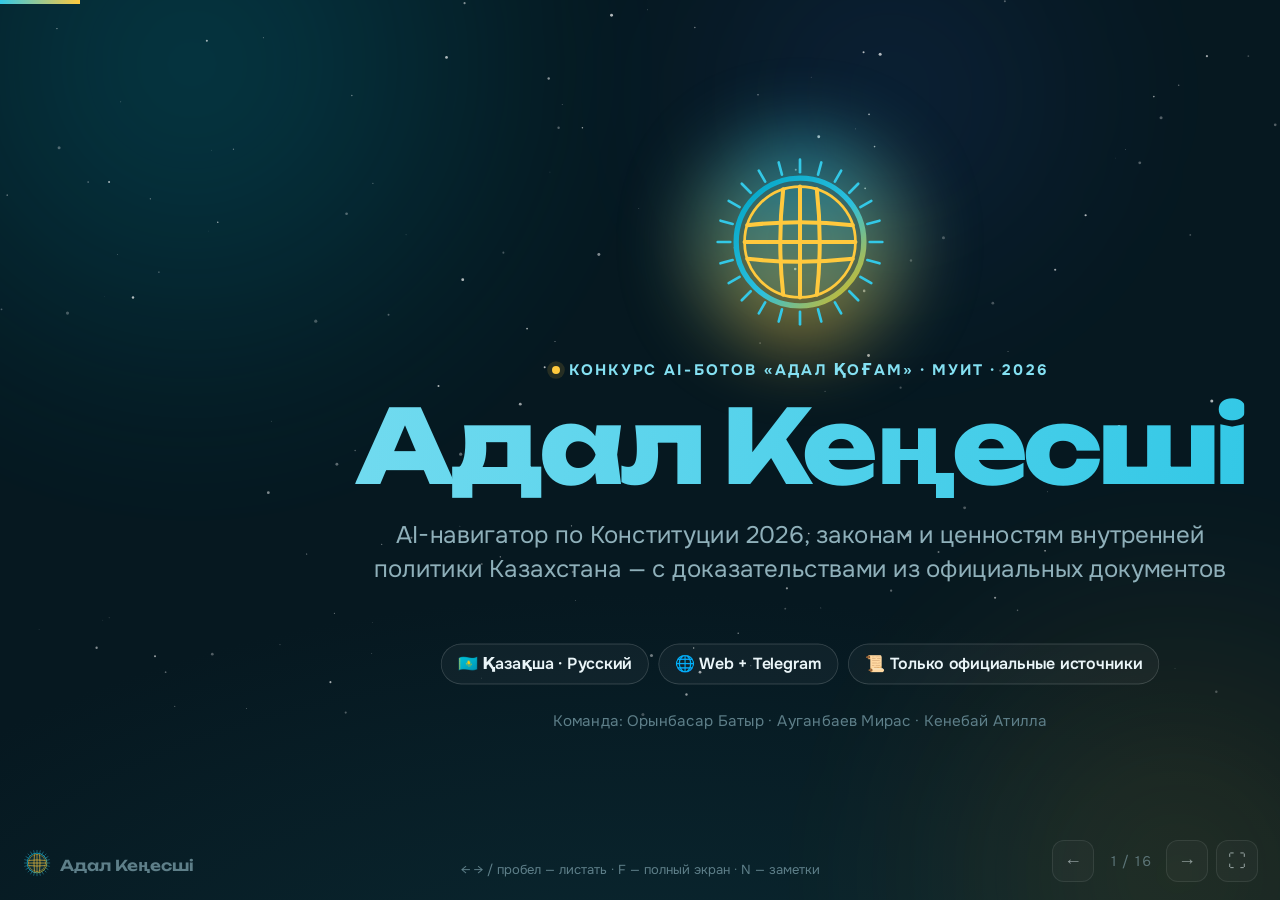
==== commit a25ff54f: "Презентация: слайд «Архитектура» — схема и этапы создания Co-Authored-By: Claude Opus 5.5 <noreply@a" ====
--- a/docs/index.html
+++ b/docs/index.html
@@ -210,6 +210,36 @@
 .stack .val { font: 600 26px/1.3 var(--display); margin-top: 10px; }
 .stack .val small { display: block; font: 500 18px/1.4 var(--body); color: var(--muted); margin-top: 8px; }
 
+
+/* ---------- архитектура ---------- */
+.arch { display: grid; grid-template-columns: 290px 64px minmax(0, 1fr) 64px 330px; align-items: stretch; margin-top: 34px; }
+.arch-col { display: flex; flex-direction: column; gap: 14px; justify-content: center; }
+.arch-lbl { font-size: 14px; font-weight: 700; letter-spacing: .12em; text-transform: uppercase; color: var(--sky2); margin-bottom: 2px; }
+.abox { padding: 16px 18px; border-radius: 18px; background: var(--card-solid); border: 1px solid var(--line2); }
+.abox h3 { margin: 0; font: 600 20px/1.25 var(--display); display: flex; align-items: center; gap: 10px; }
+.abox p { margin: 6px 0 0; font-size: 15.5px; color: var(--muted); line-height: 1.4; }
+.abox.gold { border-color: rgba(255, 201, 61, .5); box-shadow: 0 0 0 5px var(--gold-soft); }
+.core-box { padding: 18px 20px; border-radius: 22px; background: linear-gradient(160deg, rgba(51, 200, 230, .14), rgba(16, 44, 56, .7)); border: 1px solid rgba(51, 200, 230, .4); display: flex; flex-direction: column; justify-content: center; gap: 12px; }
+.core-box > h3 { margin: 0; font: 600 22px var(--display); display: flex; justify-content: space-between; align-items: baseline; }
+.core-box > h3 small { font: 500 15px var(--body); color: var(--muted); }
+.mods { display: grid; grid-template-columns: 1fr 1fr; gap: 8px; }
+.mod { padding: 10px 12px; border-radius: 12px; background: rgba(6, 24, 32, .55); border: 1px solid var(--line); font-size: 15px; color: var(--muted); line-height: 1.35; }
+.mod b { display: block; font-family: ui-monospace, Menlo, monospace; font-size: 14.5px; color: var(--gold2); font-weight: 600; margin-bottom: 2px; }
+.mod.wide { grid-column: 1 / -1; background: rgba(255, 201, 61, .08); border-color: rgba(255, 201, 61, .35); }
+.arrow { display: flex; flex-direction: column; align-items: center; justify-content: center; gap: 8px; color: var(--sky2); }
+.arrow svg { width: 64px; height: 24px; overflow: visible; }
+.arrow path { fill: none; stroke: url(#arr); stroke-width: 2.5; stroke-linecap: round; stroke-dasharray: 6 6; animation: dash 1.2s linear infinite; }
+.arrow small { font-size: 12.5px; font-weight: 700; letter-spacing: .06em; color: var(--dim); text-transform: uppercase; }
+@keyframes dash { to { stroke-dashoffset: -24; } }
+.build { margin-top: 26px; padding: 18px 22px; border-radius: 22px; background: var(--card); border: 1px solid var(--line); }
+.build-head { display: flex; justify-content: space-between; align-items: baseline; margin-bottom: 12px; }
+.build-head b { font: 600 20px var(--display); color: var(--gold); }
+.build-head span { font-size: 15px; color: var(--muted); }
+.bsteps { display: grid; grid-template-columns: repeat(6, minmax(0, 1fr)); gap: 10px; counter-reset: b; }
+.bstep { position: relative; padding: 12px 12px 12px 46px; border-radius: 14px; background: rgba(6, 24, 32, .5); border: 1px solid var(--line); font-size: 15px; line-height: 1.35; color: var(--muted); }
+.bstep::before { counter-increment: b; content: counter(b); position: absolute; left: 12px; top: 12px; width: 24px; height: 24px; border-radius: 50%; display: grid; place-items: center; background: var(--gold); color: #2A1F00; font-weight: 800; font-size: 13px; }
+.bstep b { display: block; color: var(--text); font-size: 15.5px; margin-bottom: 2px; }
+
 /* ---------- 14. польза ---------- */
 .impact { display: grid; grid-template-columns: repeat(4, 1fr); gap: 20px; margin-top: 46px; }
 .impact .card { padding: 28px 24px; }
@@ -247,6 +277,7 @@
 </head>
 <body>
 <svg width="0" height="0" style="position:absolute" aria-hidden="true"><defs>
+  <linearGradient id="arr" x1="0" y1="0" x2="1" y2="0"><stop offset="0" stop-color="#33C8E6"/><stop offset="1" stop-color="#FFC93D"/></linearGradient>
   <linearGradient id="shg" x1="0" y1="0" x2="1" y2="1"><stop offset="0" stop-color="#00A3C4"/><stop offset=".55" stop-color="#2BC0DE"/><stop offset="1" stop-color="#F5B800"/></linearGradient>
 </defs></svg>
 
@@ -466,6 +497,48 @@
     </div>
   </section>
 
+  <!-- Архитектура -->
+  <section class="slide" data-notes="Архитектура. Слева — как пользователь приходит: сайт или Telegram, оба обращаются к одному серверу. В центре — наш сервер на FastAPI: проверка запроса, гибридный поиск, правила для нейросети, вызов Claude и проверка ответа. Справа — нейросеть Claude, поисковый индекс и база SQLite. Внизу — как мы его создавали: собрали официальные документы, нарезали по статьям, построили индекс, написали конвейер RAG, сделали интерфейсы и проверили качество на 47 вопросах.">
+    <p class="eyebrow in" style="--d:0">Архитектура</p>
+    <h2 class="in" style="--d:1;font-size:50px">Как устроен и <span class="grad">как мы его создавали</span></h2>
+    <div class="arch">
+      <div class="arch-col">
+        <span class="arch-lbl in" style="--d:2">Пользователь</span>
+        <div class="abox in" style="--d:2"><h3>🌐 Сайт</h3><p>HTML + JS, ответ печатается потоком (SSE), голос, квиз</p></div>
+        <div class="abox in" style="--d:3"><h3>🤖 Telegram</h3><p>aiogram 3 · тот же API, что и сайт</p></div>
+      </div>
+      <div class="arrow in" style="--d:4"><svg viewBox="0 0 64 24"><path d="M2 12H58M50 4l8 8-8 8"/></svg><small>HTTPS</small></div>
+      <div class="core-box in" style="--d:4">
+        <h3>⚙️ Сервер FastAPI <small>Python 3.12</small></h3>
+        <div class="mods">
+          <div class="mod"><b>api.py</b>валидация, лимиты, CSP</div>
+          <div class="mod"><b>retriever.py</b>поиск: смысл (e5) + слова (BM25)</div>
+          <div class="mod"><b>prompts.py</b>правила: только документы, ссылки</div>
+          <div class="mod"><b>llm.py</b>вызов Claude, ошибки, стриминг</div>
+          <div class="mod wide"><b>service.py — конвейер ответа</b>вопрос → поиск → порог «нет данных» → Claude → цитаты, печать 📜, вердикт → журнал</div>
+        </div>
+      </div>
+      <div class="arrow in" style="--d:5"><svg viewBox="0 0 64 24"><path d="M2 12H58M50 4l8 8-8 8"/></svg><small>API</small></div>
+      <div class="arch-col">
+        <span class="arch-lbl in" style="--d:5">AI и данные</span>
+        <div class="abox gold in" style="--d:5"><h3>✨ Claude API</h3><p>Anthropic · пишет ответ только по найденным фрагментам</p></div>
+        <div class="abox in" style="--d:6"><h3>🔍 Индекс</h3><p>2645 фрагментов · векторы multilingual-e5 (локально)</p></div>
+        <div class="abox in" style="--d:7"><h3>🗄️ SQLite</h3><p>журнал без персональных данных, отзывы, квиз</p></div>
+      </div>
+    </div>
+    <div class="build in" style="--d:8">
+      <div class="build-head"><b>Как мы его создавали</b><span>от документов к измеренному качеству</span></div>
+      <div class="bsteps">
+        <div class="bstep"><b>Сбор</b>akorda.kz и «Әділет», только действующие акты</div>
+        <div class="bstep"><b>Нарезка</b>Конституция и законы — по статьям</div>
+        <div class="bstep"><b>Индекс</b>векторы e5 для поиска по смыслу</div>
+        <div class="bstep"><b>Конвейер RAG</b>поиск, порог, промпты, проверка</div>
+        <div class="bstep"><b>Интерфейсы</b>сайт, Telegram, режимы, квиз</div>
+        <div class="bstep"><b>Проверка</b>46 тестов, 47 вопросов, 98%</div>
+      </div>
+    </div>
+  </section>
+
   <!-- 14 -->
   <section class="slide" data-notes="Кому это полезно: гражданам — понять свои права и куда обратиться; школам и вузам — изучать Конституцию и ценности; госслужащим — этика и антикоррупционные ограничения; Центру «Адал қоғам» — аналитика того, что людям непонятно. Дальше: интеграция с eGov и 1414, новые законы, голос в Telegram.">
     <p class="eyebrow in" style="--d:0">Польза для общества</p>
@@ -495,7 +568,7 @@
 </div></div>
 
 <div class="brand-mini"><span class="shanyrak-slot"></span>Адал Кеңесші</div>
-<div class="nav"><button id="prev" aria-label="Назад">←</button><span class="count" id="count">1 / 15</span><button id="next" aria-label="Вперёд">→</button><button id="fs" aria-label="Полный экран">⛶</button></div>
+<div class="nav"><button id="prev" aria-label="Назад">←</button><span class="count" id="count">1 / 16</span><button id="next" aria-label="Вперёд">→</button><button id="fs" aria-label="Полный экран">⛶</button></div>
 <div class="hint" id="hint">← → / пробел — листать · F — полный экран · N — заметки</div>
 <div class="notes" id="notes" hidden></div>
 
